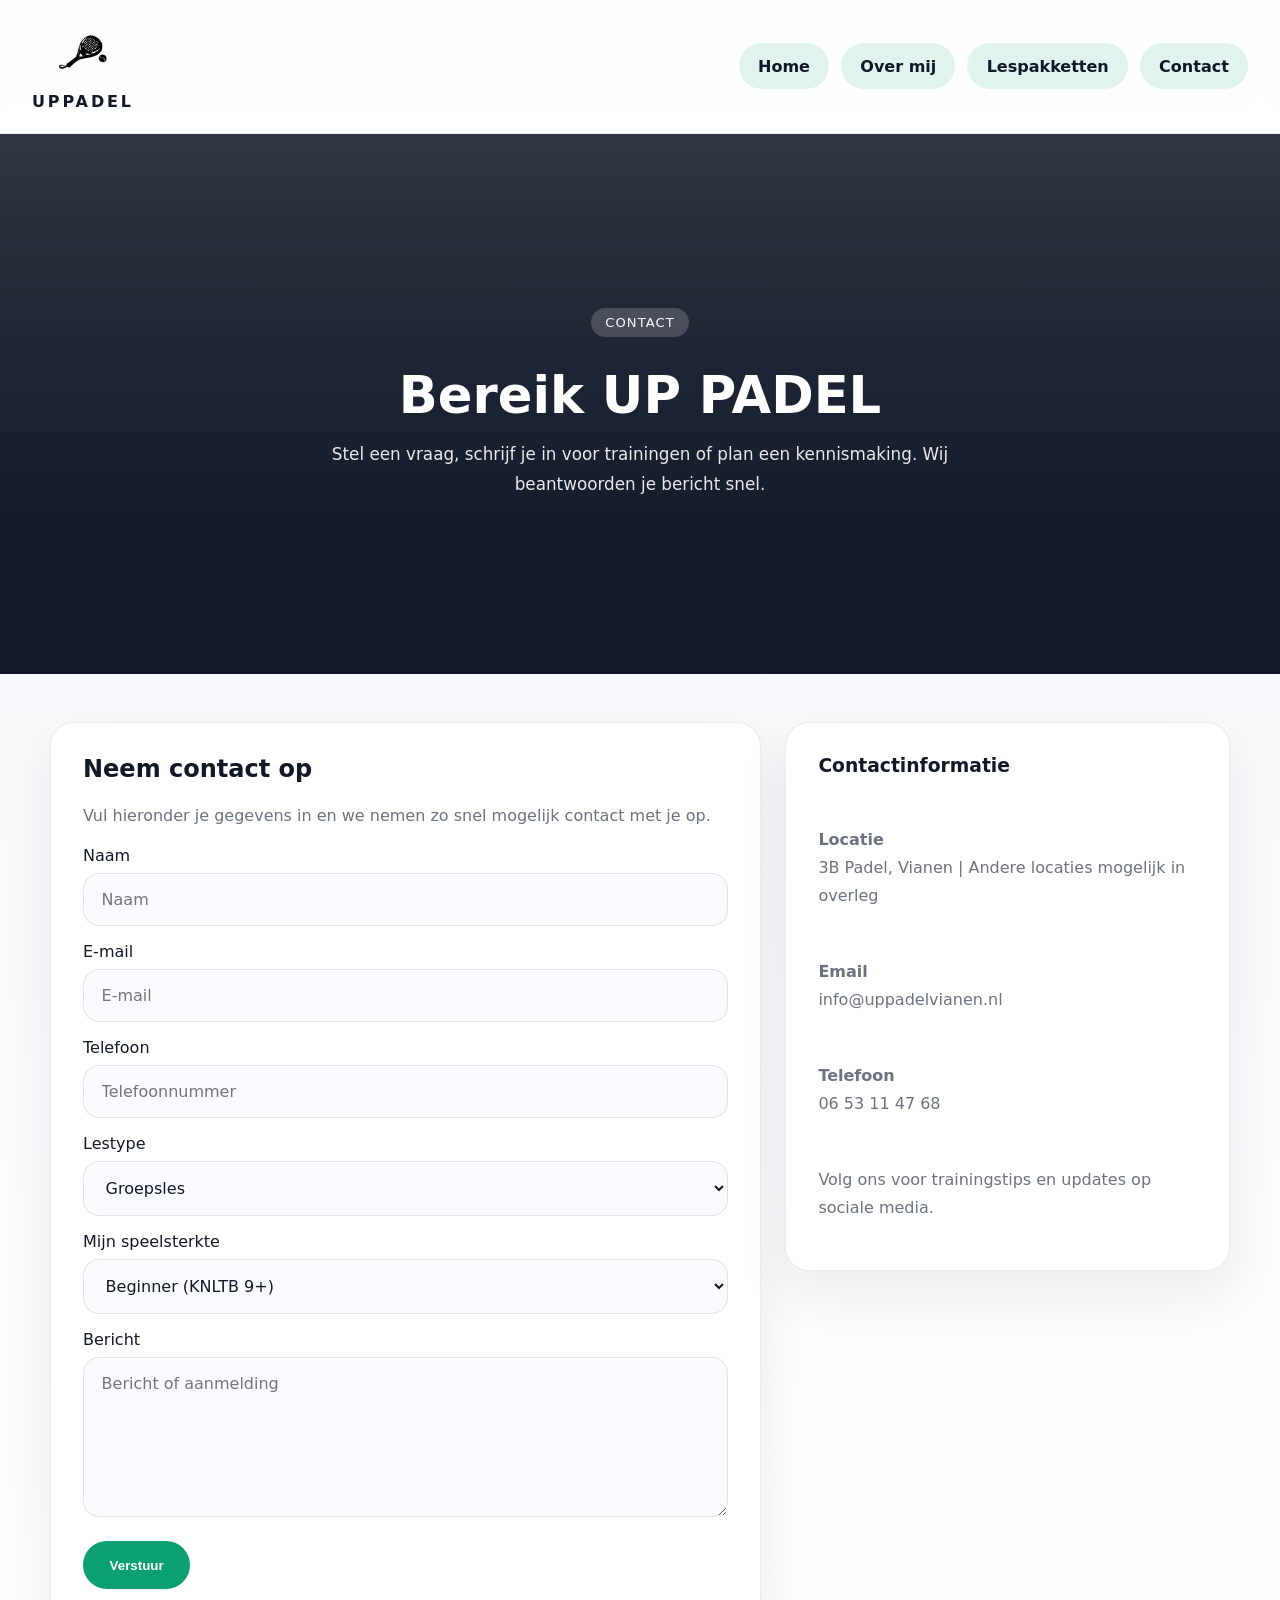
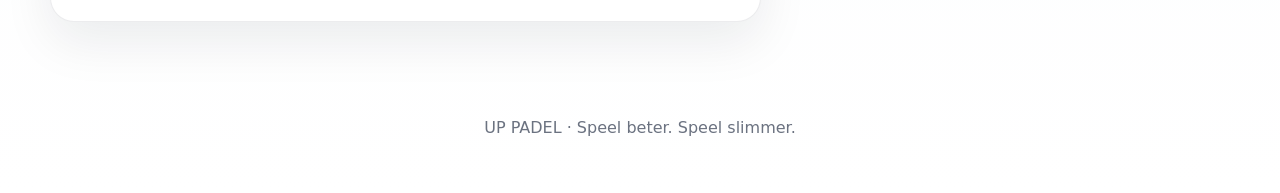
==== contact.html @ 17496b6c "Email aangepast" ====
<!DOCTYPE html>
<html lang="nl">
<head>
  <meta charset="UTF-8">
  <meta name="viewport" content="width=device-width, initial-scale=1.0">
  <title>Contact – UP PADEL</title>
  <link rel="stylesheet" href="style.css">
</head>
<body>
  <div class="page-shell">
    <header class="site-header">
      <a class="brand-link" href="index.html">
        <img class="brand-mark" src="img/UPPADEL logo.png" alt="UPPADEL logo">
        <span class="brand-title">UPPADEL</span>
      </a>
      <nav class="site-nav">
        <a href="index.html">Home</a>
        <a href="over.html">Over mij</a>
        <a href="pakketten.html">Lespakketten</a>
        <a href="contact.html">Contact</a>
      </nav>
    </header>

    <main>
      <section class="page-hero page-hero-soft">
        <div class="hero-content small">
          <span class="eyebrow">Contact</span>
          <h1>Bereik UP PADEL</h1>
          <p>Stel een vraag, schrijf je in voor trainingen of plan een kennismaking. Wij beantwoorden je bericht snel.</p>
        </div>
      </section>

      <section class="container contact-grid">
        <article class="card contact-card">
          <h2>Neem contact op</h2>
          <p>Vul hieronder je gegevens in en we nemen zo snel mogelijk contact met je op.</p>
          <form action="https://formspree.io/f/xojzgbyb" method="POST">
            <label>
              <span>Naam</span>
              <input type="text" name="name" placeholder="Naam" required>
            </label>
            <label>
              <span>E-mail</span>
              <input type="email" name="email" placeholder="E-mail" required>
            </label>
            <label>
              <span>Telefoon</span>
              <input type="tel" name="phone" placeholder="Telefoonnummer">
            </label>
            <label>
              <span>Lestype</span>
              <select name="lestype" required>
                <option value="Groepsles">Groepsles</option>
                <option value="Individuele les">Individuele les</option>
                <option value="Clinic">Clinic</option>
                <option value="Anders">Anders</option>
              </select>
            </label>
            <label>
              <span>Mijn speelsterkte</span>
              <select name="speelsterkte" required>
                <option value="Beginner (KNLTB 9+)">Beginner (KNLTB 9+)</option>
                <option value="Gevorderd beginner (KNLTB 8)">Gevorderd beginner (KNLTB 8)</option>
                <option value="Laag intermediate (KNLTB 7)">Laag intermediate (KNLTB 7)</option>
                <option value="Intermediate (KNLTB 6)">Intermediate (KNLTB 6)</option>
                <option value="Weet ik niet">Weet ik niet</option>
                <option value="Niet van toepassing">Niet van toepassing</option>
              </select>
            </label>
            <label>
              <span>Bericht</span>
              <textarea name="message" rows="5" placeholder="Bericht of aanmelding" required></textarea>
            </label>
            <button type="submit">Verstuur</button>
          </form>
        </article>

        <aside class="card info-card">
          <h3>Contactinformatie</h3>
          <p><strong>Locatie</strong><br>3B Padel, Vianen | Andere locaties mogelijk in overleg</p>
          <p><strong>Email</strong><br>info@uppadelvianen.nl</p>
          <p><strong>Telefoon</strong><br>06 53 11 47 68</p>
          <p>Volg ons voor trainingstips en updates op sociale media.</p>
        </aside>
      </section>
    </main>

    <footer class="site-footer">
      <p>UP PADEL · Speel beter. Speel slimmer.</p>
    </footer>
  </div>
</body>
</html>
---- style.css ----
@import url('https://fonts.cdnfonts.com/css/tt-ramillas');

:root {
  color-scheme: dark;
  font-family: Inter, system-ui, -apple-system, BlinkMacSystemFont, "Segoe UI", sans-serif;
  color: #111827;
  background: #f4f6fa;
  accent-color: #00c896;

  --surface: #ffffff;
  --surface-soft: #f8fbff;
  --surface-strong: #eef4ff;
  --text: #111827;
  --muted: #6b7280;
  --border: rgba(15, 23, 42, 0.08);
  --shadow: 0 20px 50px rgba(15, 23, 42, 0.08);
  --primary: #0c9f74;
  --primary-dark: #04785f;
  --accent: #2b7dff;
}

* {
  box-sizing: border-box;
}

html {
  scroll-behavior: smooth;
}

body {
  margin: 0;
  min-height: 100vh;
  background: linear-gradient(180deg, #eef2ff 0%, #f8fafc 40%, #ffffff 100%);
  color: var(--text);
}

img {
  max-width: 100%;
  display: block;
}

a {
  color: inherit;
  text-decoration: none;
}

button,
.button {
  display: inline-flex;
  align-items: center;
  justify-content: center;
  gap: 0.5rem;
  padding: 0.95rem 1.6rem;
  border-radius: 999px;
  border: 1px solid transparent;
  background: var(--primary);
  color: white;
  font-weight: 600;
  cursor: pointer;
  transition: transform 180ms ease, background-color 180ms ease, box-shadow 180ms ease;
}

.button:hover,
button:hover {
  transform: translateY(-1px);
  background: var(--primary-dark);
  box-shadow: 0 14px 30px rgba(12, 159, 116, 0.16);
}

.button-secondary {
  background: rgba(12, 159, 116, 0.24);
  color: #f8fbff;
  border-color: rgba(12, 159, 116, 0.22);
}

.button-secondary:hover {
  background: rgba(12, 159, 116, 0.36);
}

.page-shell {
  min-height: 100vh;
  display: flex;
  flex-direction: column;
}

.site-header {
  position: sticky;
  top: 0;
  z-index: 10;
  display: flex;
  align-items: center;
  justify-content: space-between;
  gap: 1rem;
  padding: 1.35rem 2rem;
  background: rgba(255, 255, 255, 0.92);
  backdrop-filter: blur(14px);
  border-bottom: 1px solid rgba(15, 23, 42, 0.06);
}

.brand-link {
  display: inline-flex;
  flex-direction: column;
  gap: 0.4rem;
  align-items: center;
}

.brand-mark {
  width: 64px;
  height: 64px;
  border-radius: 18px;
  object-fit: contain;
}

.brand-title {
  font-family: "TT Ramillas", Inter, system-ui, sans-serif;
  font-size: 1rem;
  font-weight: 700;
  letter-spacing: 0.18em;
  text-transform: uppercase;
  color: var(--text);
}

.site-nav {
  display: flex;
  flex-wrap: wrap;
  gap: 0.75rem;
}

.site-nav a {
  display: inline-flex;
  align-items: center;
  justify-content: center;
  padding: 0.85rem 1.2rem;
  border-radius: 999px;
  background: rgba(12, 159, 116, 0.12);
  color: var(--text);
  font-weight: 700;
  transition: transform 180ms ease, background-color 180ms ease, color 180ms ease;
}

.site-nav a:hover,
.site-nav a:focus-visible {
  background: var(--primary);
  color: white;
  transform: translateY(-1px);
}

.hero,
.page-hero {
  position: relative;
  min-height: 60vh;
  display: grid;
  place-items: center;
  background-size: cover;
  background-position: center;
  color: white;
}

.hero::before,
.page-hero::before {
  content: "";
  position: absolute;
  inset: 0;
  background: linear-gradient(180deg, rgba(15, 23, 42, 0.42), rgba(15, 23, 42, 0.82));
}

.hero-overlay {
  position: absolute;
  inset: 0;
  background: linear-gradient(180deg, rgba(15, 23, 42, 0.18), rgba(15, 23, 42, 0.5));
}

.hero-content,
.page-hero .hero-content {
  position: relative;
  max-width: 760px;
  padding: 2rem;
  text-align: center;
}

.page-hero-soft {
  background: linear-gradient(180deg, rgba(8, 12, 22, 0.72), rgba(8, 12, 22, 0.94));
}

.hero-content h1,
.page-hero .hero-content h1 {
  font-size: clamp(2.5rem, 4vw, 4rem);
  margin: 1rem 0 1rem;
  line-height: 1.05;
}

.eyebrow {
  display: inline-flex;
  margin-bottom: 1rem;
  padding: 0.45rem 0.9rem;
  border-radius: 999px;
  background: rgba(255, 255, 255, 0.18);
  color: #f8fafc;
  font-size: 0.82rem;
  letter-spacing: 0.08em;
  text-transform: uppercase;
}

.hero-content p,
.page-hero .hero-content p {
  max-width: 40rem;
  margin: 0 auto;
  color: rgba(255, 255, 255, 0.9);
  font-size: 1.05rem;
  line-height: 1.8;
}

.hero-actions {
  margin-top: 1.75rem;
  display: flex;
  flex-wrap: wrap;
  justify-content: center;
  gap: 1rem;
}

.container {
  width: min(1180px, calc(100% - 2rem));
  margin: 0 auto;
}

.main-section {
  margin-top: 3rem;
}

.card {
  background: var(--surface);
  border: 1px solid var(--border);
  border-radius: 24px;
  box-shadow: var(--shadow);
  padding: 2rem;
}

.intro-grid,
.highlight-grid,
.contact-grid,
.about-grid,
.pricing-grid {
  display: grid;
  gap: 1.5rem;
  margin: 3rem auto;
}

.intro-grid {
  grid-template-columns: repeat(auto-fit, minmax(280px, 1fr));
}

.highlight-grid {
  grid-template-columns: repeat(auto-fit, minmax(220px, 1fr));
}

.highlight-card {
  transition: transform 220ms ease, border-color 220ms ease;
}

.highlight-card:hover {
  transform: translateY(-4px);
  border-color: rgba(12, 159, 116, 0.2);
}

.feature-card h2,
.about-card h2,
.pricing-card h2,
.contact-card h2 {
  margin-top: 0;
}

.feature-card p,
.about-card p,
.pricing-card p,
.contact-card p,
.info-card p {
  color: var(--muted);
  line-height: 1.75;
}

.contact-grid {
  grid-template-columns: minmax(280px, 1.6fr) minmax(220px, 1fr);
  align-items: start;
}

.pricing-grid {
  grid-template-columns: repeat(auto-fit, minmax(240px, 1fr));
}

.pricing-card {
  display: flex;
  flex-direction: column;
  gap: 0.9rem;
  min-height: 100%;
}

.pricing-card p {
  margin: 0;
  line-height: 1.5;
}

.pricing-card strong {
  display: block;
  margin: 0;
  margin-top: auto;
  font-size: 1.85rem;
  line-height: 1.1;
}

.pricing-card a.button,
.pricing-card a.button-secondary {
  margin-top: 0.75rem;
}

.pricing-card.featured {
  background: linear-gradient(180deg, #ffffff 0%, #f4fbff 100%);
  border-color: rgba(43, 125, 255, 0.18);
}

.package-label {
  display: inline-flex;
  align-items: center;
  justify-content: center;
  width: fit-content;
  padding: 0.5rem 0.9rem;
  border-radius: 999px;
  background: rgba(43, 125, 255, 0.12);
  color: #1e3a8a;
  font-size: 0.85rem;
  font-weight: 700;
}

.pricing-card strong {
  font-size: 2rem;
  color: var(--text);
}

.info-card {
  display: grid;
  gap: 1rem;
}

.info-card h3,
.about-card h3 {
  margin-top: 0;
}

.contact-card label {
  display: grid;
  gap: 0.5rem;
  margin-bottom: 1rem;
  color: var(--text);
}

.contact-card input,
.contact-card textarea,
.contact-card select {
  width: 100%;
  padding: 1rem 1.1rem;
  border-radius: 16px;
  border: 1px solid rgba(15, 23, 42, 0.1);
  background: #f9fbff;
  color: var(--text);
  font: inherit;
}

.contact-card textarea {
  min-height: 160px;
  resize: vertical;
}

.contact-card button {
  margin-top: 0.5rem;
}

.about-grid {
  grid-template-columns: repeat(auto-fit, minmax(280px, 1fr));
}

.stat-grid {
  display: grid;
  grid-template-columns: repeat(2, minmax(0, 1fr));
  gap: 1rem;
  margin-top: 1.5rem;
}

.stat-grid div {
  background: var(--surface-soft);
  border-radius: 18px;
  padding: 1rem 1.25rem;
  text-align: center;
}

.stat-grid strong {
  display: block;
  font-size: 1.8rem;
  margin-bottom: 0.35rem;
}

.stat-grid span {
  color: var(--muted);
}

.site-footer {
  margin-top: auto;
  padding: 2rem 2rem 2.5rem;
  text-align: center;
  color: var(--muted);
}

@media (max-width: 840px) {
  .site-header {
    flex-direction: column;
    align-items: flex-start;
  }

  .site-nav {
    width: 100%;
    justify-content: flex-start;
  }

  .contact-grid {
    grid-template-columns: 1fr;
  }
}

@media (max-width: 640px) {
  .hero-content,
  .page-hero .hero-content {
    padding: 1.5rem;
  }

  .hero-content h1,
  .page-hero .hero-content h1 {
    font-size: 2.25rem;
  }

  .site-header {
    padding: 1rem 1.25rem;
  }

  .site-footer,
  .container {
    padding-left: 1rem;
    padding-right: 1rem;
  }
}
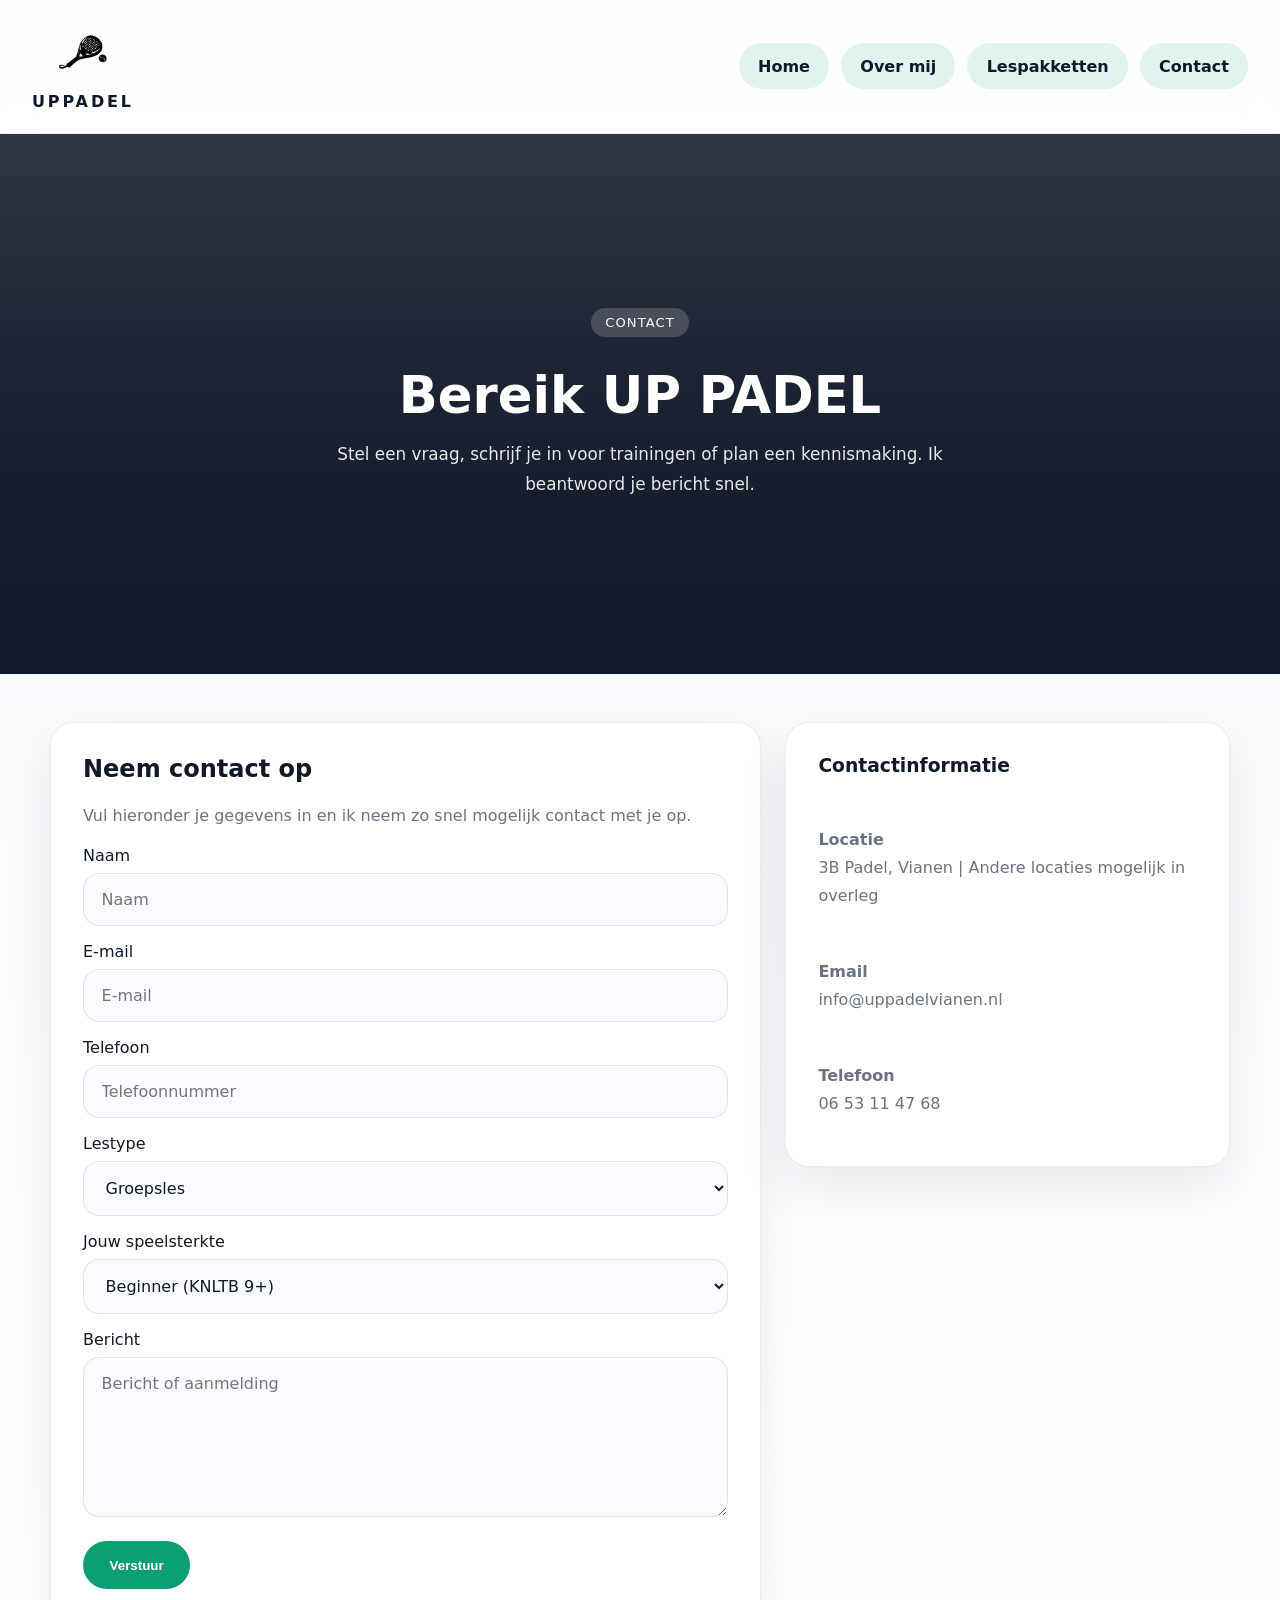
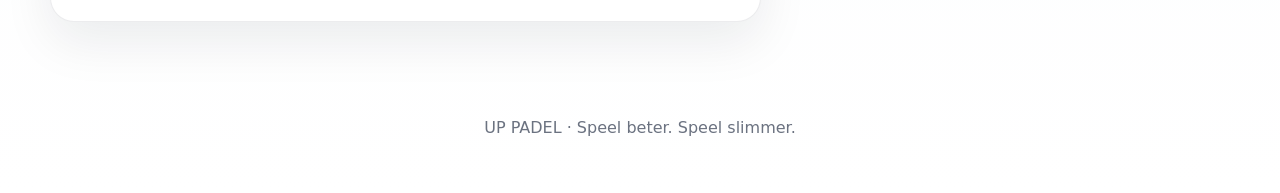
==== commit fac01201: "Ikvorm geschreven" ====
--- a/contact.html
+++ b/contact.html
@@ -26,14 +26,14 @@
         <div class="hero-content small">
           <span class="eyebrow">Contact</span>
           <h1>Bereik UP PADEL</h1>
-          <p>Stel een vraag, schrijf je in voor trainingen of plan een kennismaking. Wij beantwoorden je bericht snel.</p>
+          <p>Stel een vraag, schrijf je in voor trainingen of plan een kennismaking. Ik beantwoord je bericht snel.</p>
         </div>
       </section>
 
       <section class="container contact-grid">
         <article class="card contact-card">
           <h2>Neem contact op</h2>
-          <p>Vul hieronder je gegevens in en we nemen zo snel mogelijk contact met je op.</p>
+          <p>Vul hieronder je gegevens in en ik neem zo snel mogelijk contact met je op.</p>
           <form action="https://formspree.io/f/xojzgbyb" method="POST">
             <label>
               <span>Naam</span>
@@ -57,7 +57,7 @@
               </select>
             </label>
             <label>
-              <span>Mijn speelsterkte</span>
+              <span>Jouw speelsterkte</span>
               <select name="speelsterkte" required>
                 <option value="Beginner (KNLTB 9+)">Beginner (KNLTB 9+)</option>
                 <option value="Gevorderd beginner (KNLTB 8)">Gevorderd beginner (KNLTB 8)</option>
@@ -80,7 +80,6 @@
           <p><strong>Locatie</strong><br>3B Padel, Vianen | Andere locaties mogelijk in overleg</p>
           <p><strong>Email</strong><br>info@uppadelvianen.nl</p>
           <p><strong>Telefoon</strong><br>06 53 11 47 68</p>
-          <p>Volg ons voor trainingstips en updates op sociale media.</p>
         </aside>
       </section>
     </main>
--- a/style.css
+++ b/style.css
@@ -389,6 +389,8 @@
   border-radius: 18px;
   padding: 1rem 1.25rem;
   text-align: center;
+  word-break: break-word;
+  hyphens: auto;
 }
 
 .stat-grid strong {
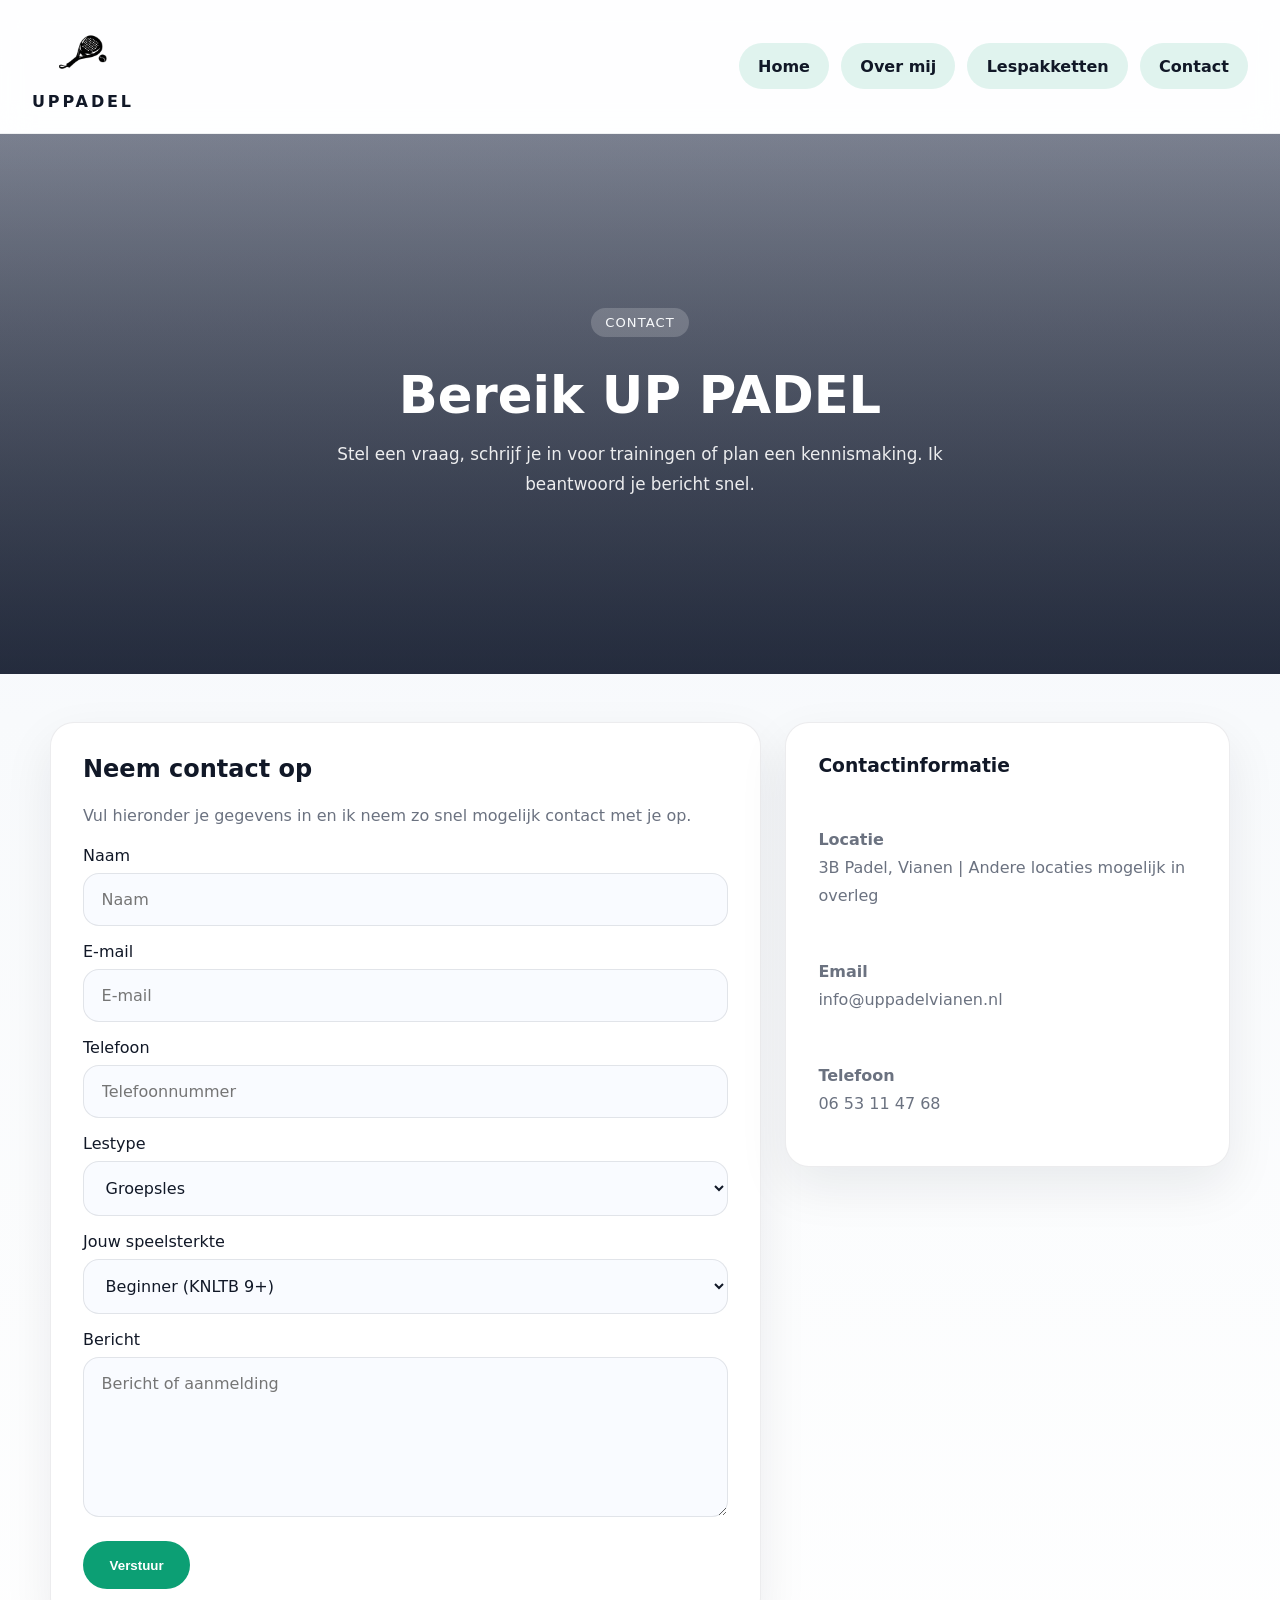
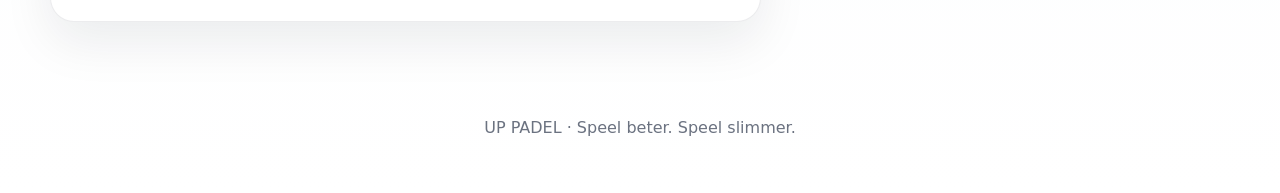
==== commit c2669965: "Nieuwe fotos toegevoegd en favicon toegevoegd. Ook de teksten op de homepage iets aangepast." ====
--- a/contact.html
+++ b/contact.html
@@ -5,6 +5,7 @@
   <meta name="viewport" content="width=device-width, initial-scale=1.0">
   <title>Contact – UP PADEL</title>
   <link rel="stylesheet" href="style.css">
+  <link rel="icon" type="image/png" href="img/favicon_edited.ico">
 </head>
 <body>
   <div class="page-shell">
@@ -22,7 +23,8 @@
     </header>
 
     <main>
-      <section class="page-hero page-hero-soft">
+      <section class="hero" style="background-image: url('img/contact_bg.jpg');">
+        <div class="hero-overlay"></div>
         <div class="hero-content small">
           <span class="eyebrow">Contact</span>
           <h1>Bereik UP PADEL</h1>
--- a/style.css
+++ b/style.css
@@ -162,12 +162,14 @@
   position: absolute;
   inset: 0;
   background: linear-gradient(180deg, rgba(15, 23, 42, 0.42), rgba(15, 23, 42, 0.82));
+  z-index: 0;
 }
 
 .hero-overlay {
   position: absolute;
   inset: 0;
   background: linear-gradient(180deg, rgba(15, 23, 42, 0.18), rgba(15, 23, 42, 0.5));
+  z-index: 0;
 }
 
 .hero-content,
@@ -176,6 +178,10 @@
   max-width: 760px;
   padding: 2rem;
   text-align: center;
+  background: transparent;
+  border: none;
+  backdrop-filter: none;
+  z-index: 1;
 }
 
 .page-hero-soft {
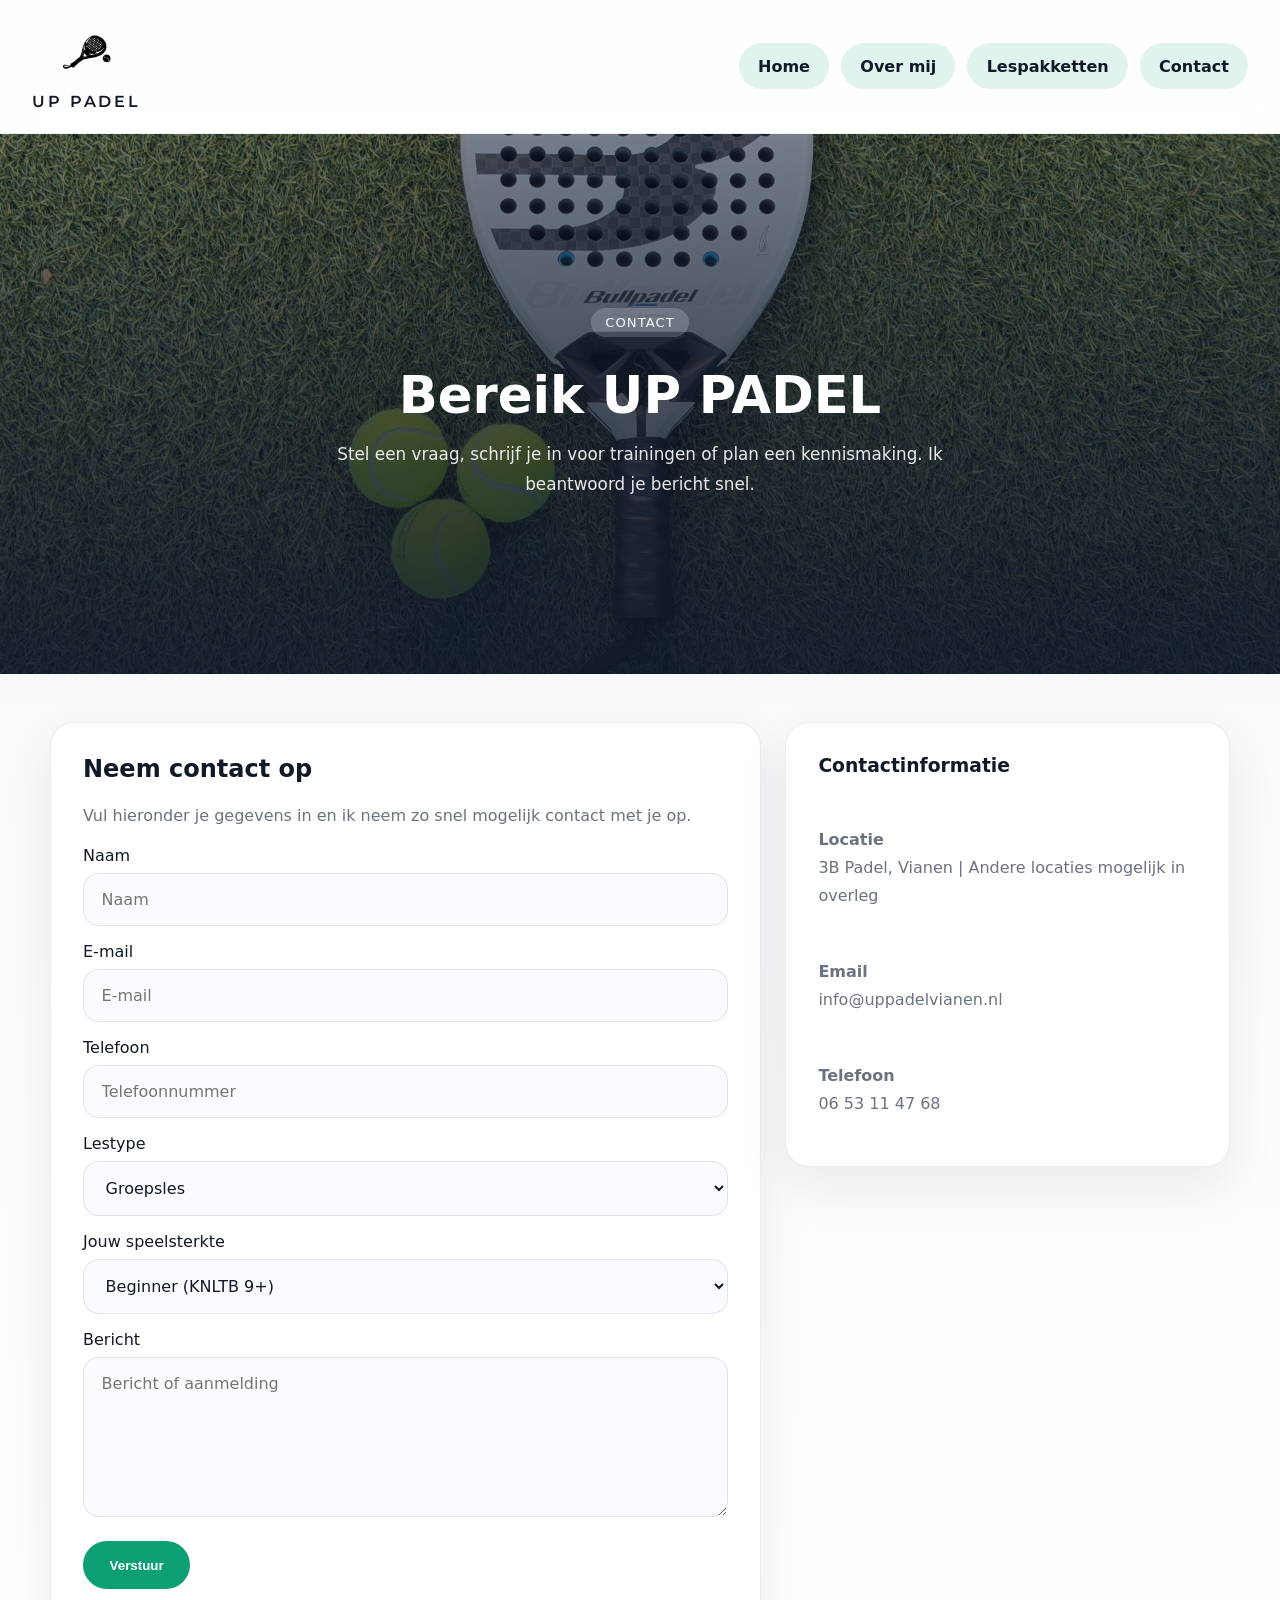
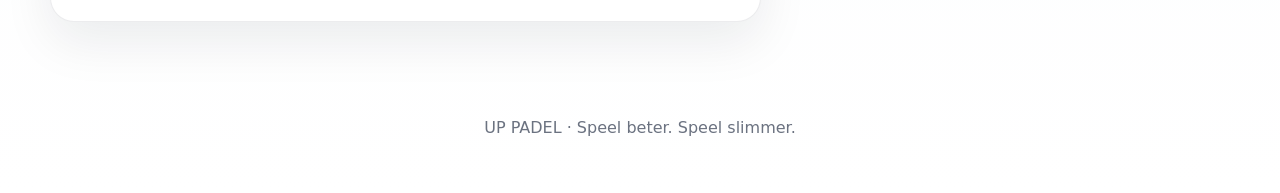
==== commit 21df6e8f: "Nieuw logo en naam met spatie" ====
--- a/contact.html
+++ b/contact.html
@@ -12,7 +12,7 @@
     <header class="site-header">
       <a class="brand-link" href="index.html">
         <img class="brand-mark" src="img/UPPADEL logo.png" alt="UPPADEL logo">
-        <span class="brand-title">UPPADEL</span>
+        <span class="brand-title">UP PADEL</span>
       </a>
       <nav class="site-nav">
         <a href="index.html">Home</a>
--- a/style.css
+++ b/style.css
@@ -1,3 +1,4 @@
+@import url('https://fonts.googleapis.com/css2?family=Montserrat:wght@600&display=swap');
 @import url('https://fonts.cdnfonts.com/css/tt-ramillas');
 
 :root {
@@ -112,9 +113,9 @@
 }
 
 .brand-title {
-  font-family: "TT Ramillas", Inter, system-ui, sans-serif;
+  font-family: "Montserrat", "TT Ramillas", Inter, system-ui, sans-serif;
   font-size: 1rem;
-  font-weight: 700;
+  font-weight: 600;
   letter-spacing: 0.18em;
   text-transform: uppercase;
   color: var(--text);
@@ -383,14 +384,36 @@
   grid-template-columns: repeat(auto-fit, minmax(280px, 1fr));
 }
 
+.profile-photo-frame {
+  display: flex;
+  justify-content: center;
+  margin-bottom: 1.25rem;
+}
+
+.profile-photo {
+  width: min(220px, 100%);
+  aspect-ratio: 3 / 4;
+  object-fit: cover;
+  border-radius: 20px;
+  border: 1px solid rgba(15, 23, 42, 0.08);
+  box-shadow: var(--shadow);
+  background: linear-gradient(135deg, #f8fbff 0%, #eef6ff 100%);
+}
+
 .stat-grid {
   display: grid;
   grid-template-columns: repeat(2, minmax(0, 1fr));
   gap: 1rem;
   margin-top: 1.5rem;
+  align-items: stretch;
 }
 
 .stat-grid div {
+  display: flex;
+  flex-direction: column;
+  justify-content: center;
+  align-items: center;
+  min-height: 118px;
   background: var(--surface-soft);
   border-radius: 18px;
   padding: 1rem 1.25rem;
@@ -403,6 +426,7 @@
   display: block;
   font-size: 1.8rem;
   margin-bottom: 0.35rem;
+  line-height: 1.15;
 }
 
 .stat-grid span {
@@ -443,6 +467,10 @@
     font-size: 2.25rem;
   }
 
+  .stat-grid {
+    grid-template-columns: 1fr;
+  }
+
   .site-header {
     padding: 1rem 1.25rem;
   }
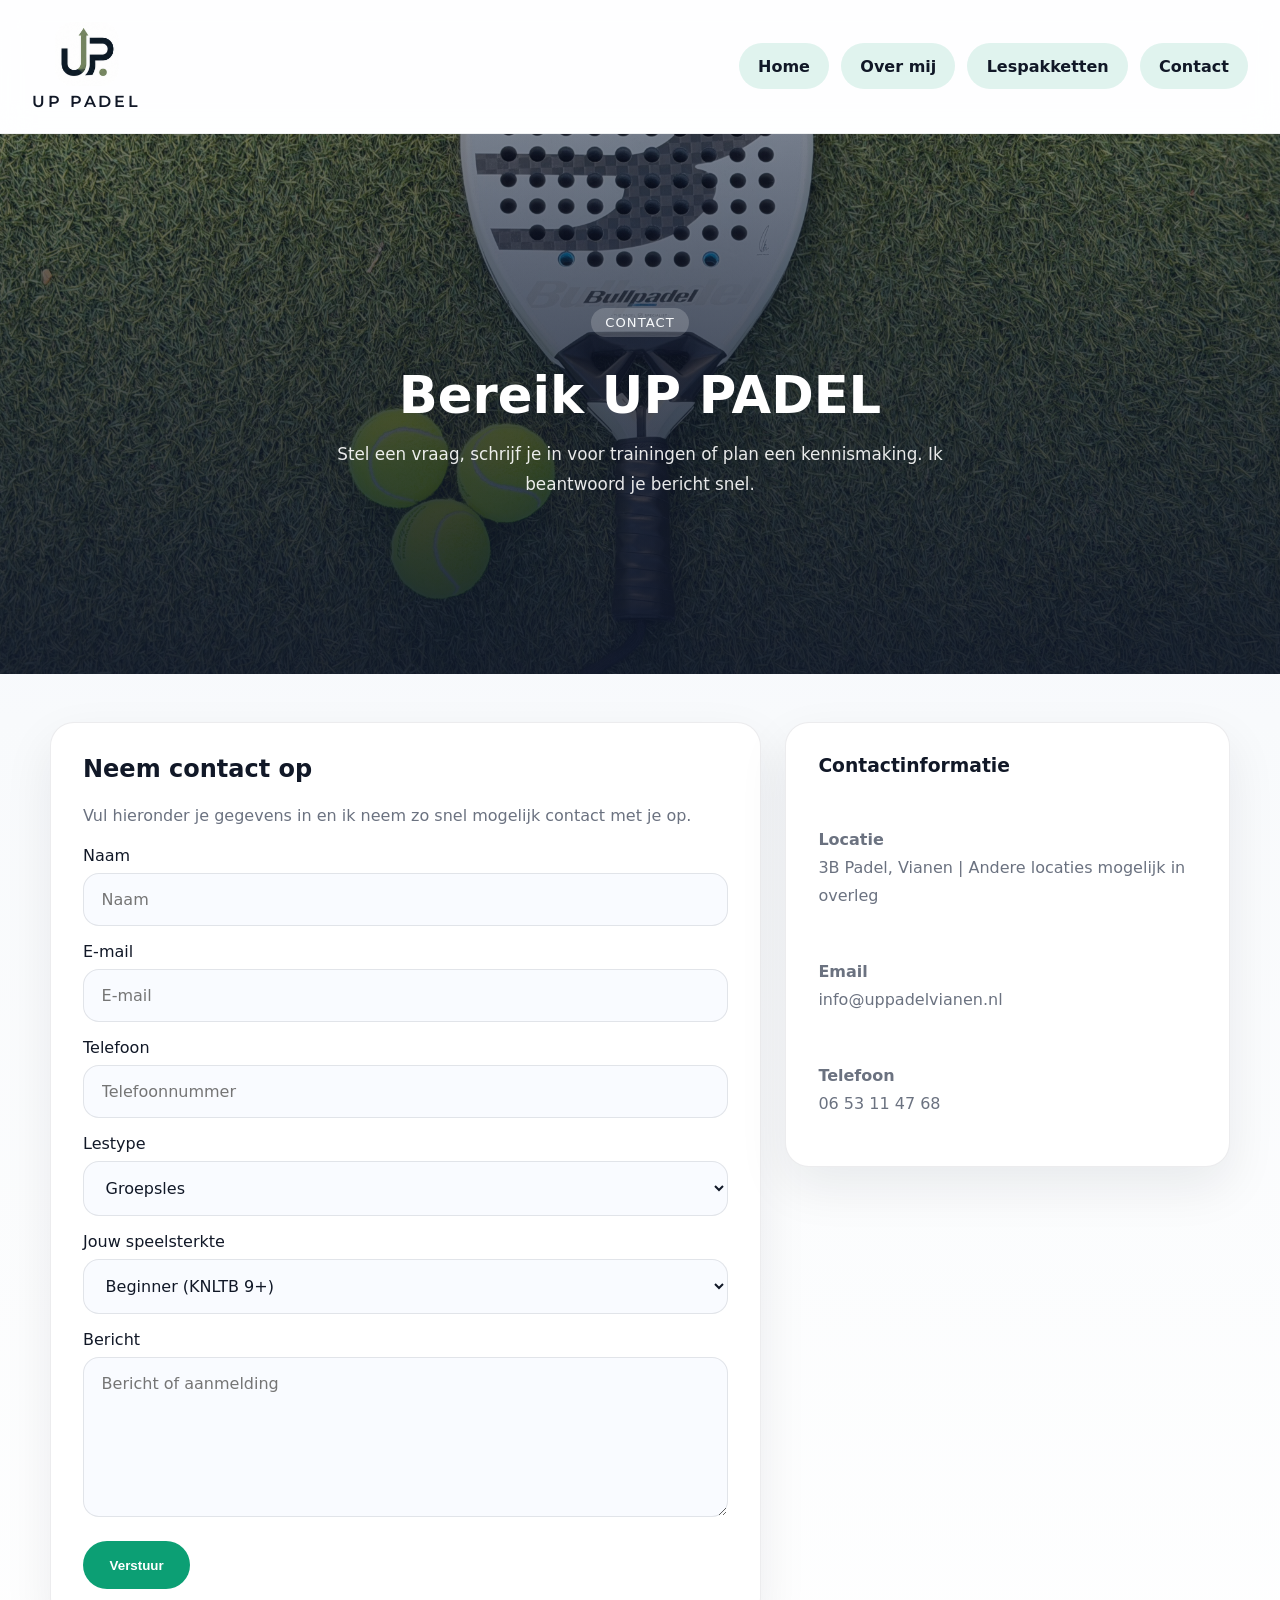
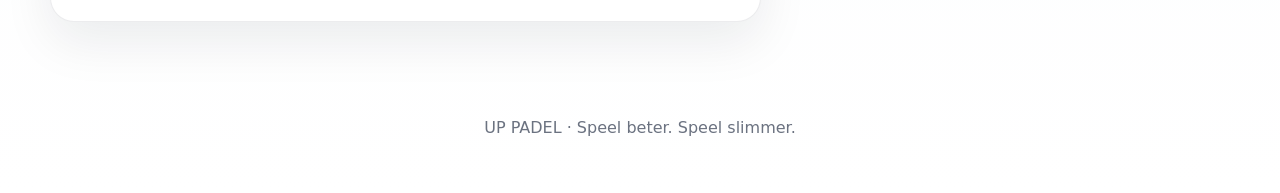
==== commit fdf51e58: "Nieuwelogo" ====
--- a/contact.html
+++ b/contact.html
@@ -11,8 +11,8 @@
   <div class="page-shell">
     <header class="site-header">
       <a class="brand-link" href="index.html">
-        <img class="brand-mark" src="img/UPPADEL logo.png" alt="UPPADEL logo">
-        <span class="brand-title">UP PADEL</span>
+        <img class="brand-mark" src="img/Logo_only.png" alt="UPPADEL logo">
+        <span class="brand-title">UP Padel</span>
       </a>
       <nav class="site-nav">
         <a href="index.html">Home</a>
